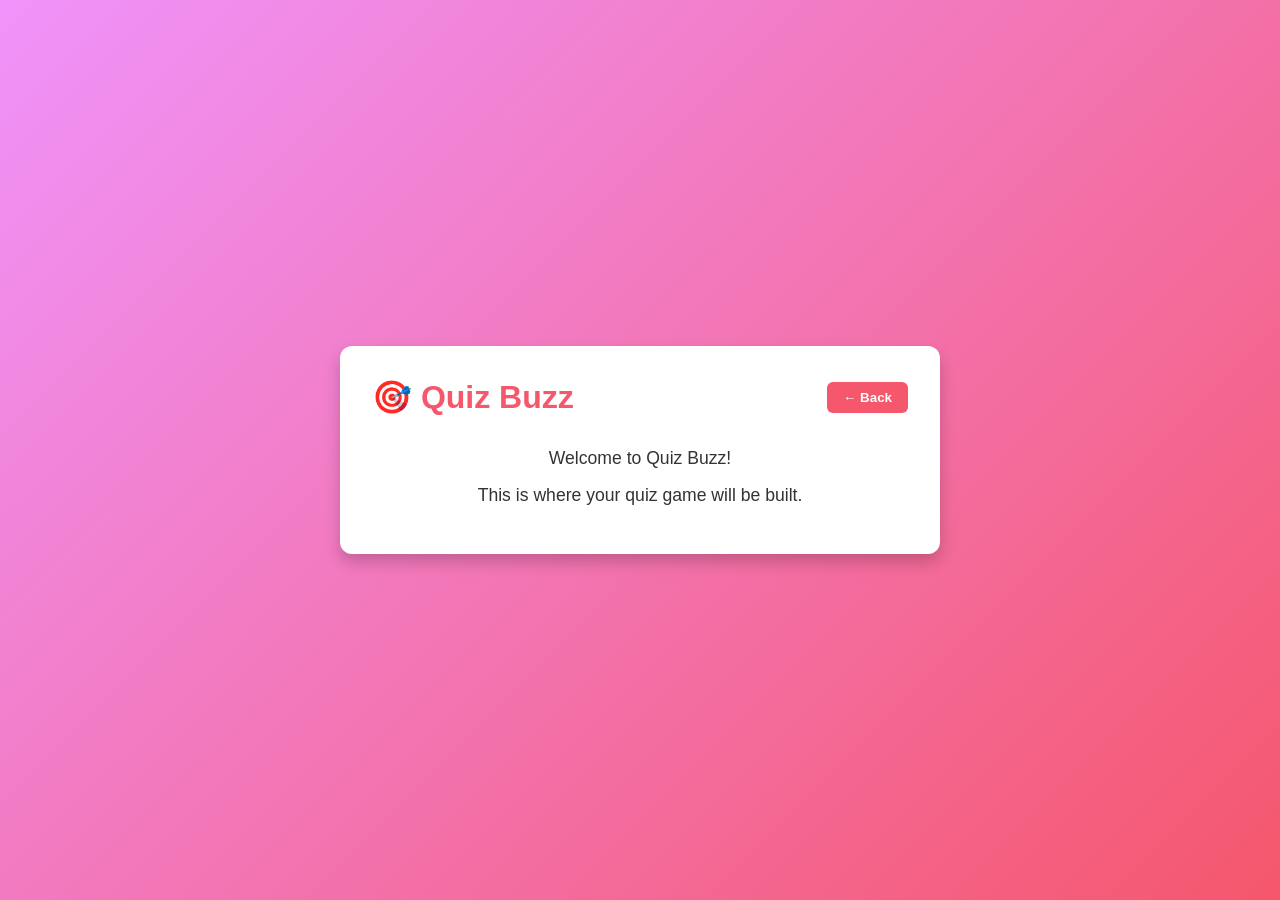
==== games/quizbuzz/index.html @ fde7d3fd "first files added" ====
<!DOCTYPE html>
<html lang="en">
<head>
    <meta charset="UTF-8">
    <meta name="viewport" content="width=device-width, initial-scale=1.0">
    <title>Quiz Buzz</title>
    <style>
        * {
            margin: 0;
            padding: 0;
            box-sizing: border-box;
        }
        body {
            font-family: Arial, sans-serif;
            background: linear-gradient(135deg, #f093fb 0%, #f5576c 100%);
            min-height: 100vh;
            display: flex;
            justify-content: center;
            align-items: center;
        }
        .container {
            background: white;
            padding: 2rem;
            border-radius: 12px;
            box-shadow: 0 8px 16px rgba(0, 0, 0, 0.2);
            max-width: 600px;
            width: 90%;
        }
        .header {
            display: flex;
            justify-content: space-between;
            align-items: center;
            margin-bottom: 2rem;
        }
        h1 {
            color: #f5576c;
            font-size: 2rem;
        }
        .back-button {
            background: #f5576c;
            color: white;
            border: none;
            padding: 0.5rem 1rem;
            border-radius: 6px;
            cursor: pointer;
            font-weight: bold;
            transition: all 0.3s ease;
        }
        .back-button:hover {
            opacity: 0.9;
        }
        .content {
            text-align: center;
            color: #333;
        }
        p {
            margin-bottom: 1rem;
            font-size: 1.1rem;
        }
    </style>
</head>
<body>
    <div class="container">
        <div class="header">
            <h1>🎯 Quiz Buzz</h1>
            <button class="back-button" onclick="goBack()">← Back</button>
        </div>
        <div class="content">
            <p>Welcome to Quiz Buzz!</p>
            <p>This is where your quiz game will be built.</p>
        </div>
    </div>

    <script>
        function goBack() {
            window.location.href = '../../index.html';
        }
    </script>
</body>
</html>
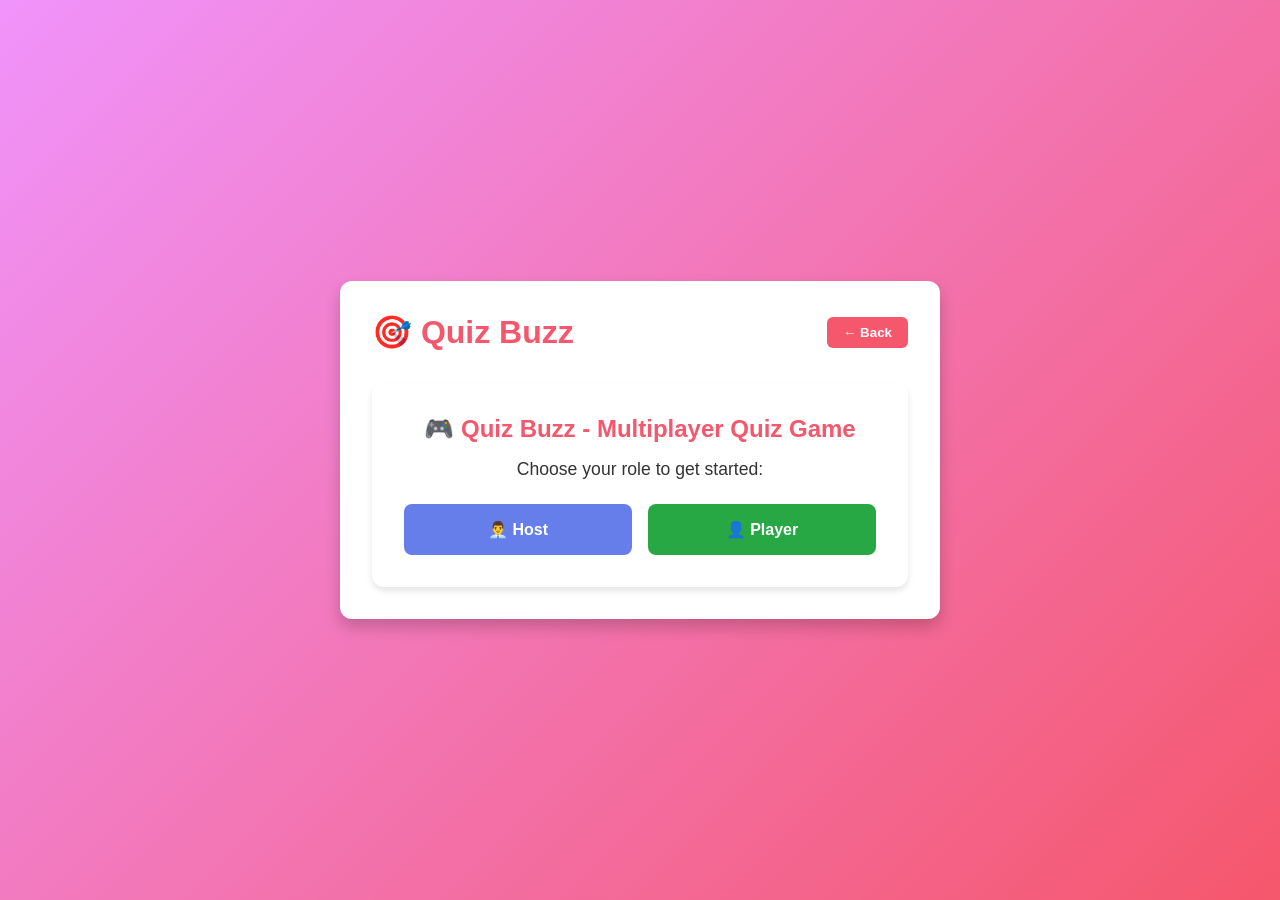
==== commit 2b8d1672: "first files added" ====
--- a/games/quizbuzz/index.html
+++ b/games/quizbuzz/index.html
@@ -65,9 +65,19 @@
             <h1>🎯 Quiz Buzz</h1>
             <button class="back-button" onclick="goBack()">← Back</button>
         </div>
-        <div class="content">
-            <p>Welcome to Quiz Buzz!</p>
-            <p>This is where your quiz game will be built.</p>
+        <div class="content" style="display: grid; gap: 2rem;">
+            <div style="background: white; padding: 2rem; border-radius: 12px; box-shadow: 0 4px 6px rgba(0, 0, 0, 0.1);">
+                <h2 style="color: #f5576c; margin-bottom: 1rem;">🎮 Quiz Buzz - Multiplayer Quiz Game</h2>
+                <p style="margin-bottom: 1.5rem;">Choose your role to get started:</p>
+                <div style="display: grid; grid-template-columns: 1fr 1fr; gap: 1rem;">
+                    <a href="host.html" style="background: #667eea; color: white; padding: 1rem; border-radius: 8px; text-decoration: none; font-weight: bold; text-align: center; transition: all 0.3s ease; display: block;">
+                        👨‍💼 Host
+                    </a>
+                    <a href="player.html" style="background: #28a745; color: white; padding: 1rem; border-radius: 8px; text-decoration: none; font-weight: bold; text-align: center; transition: all 0.3s ease; display: block;">
+                        👤 Player
+                    </a>
+                </div>
+            </div>
         </div>
     </div>
 
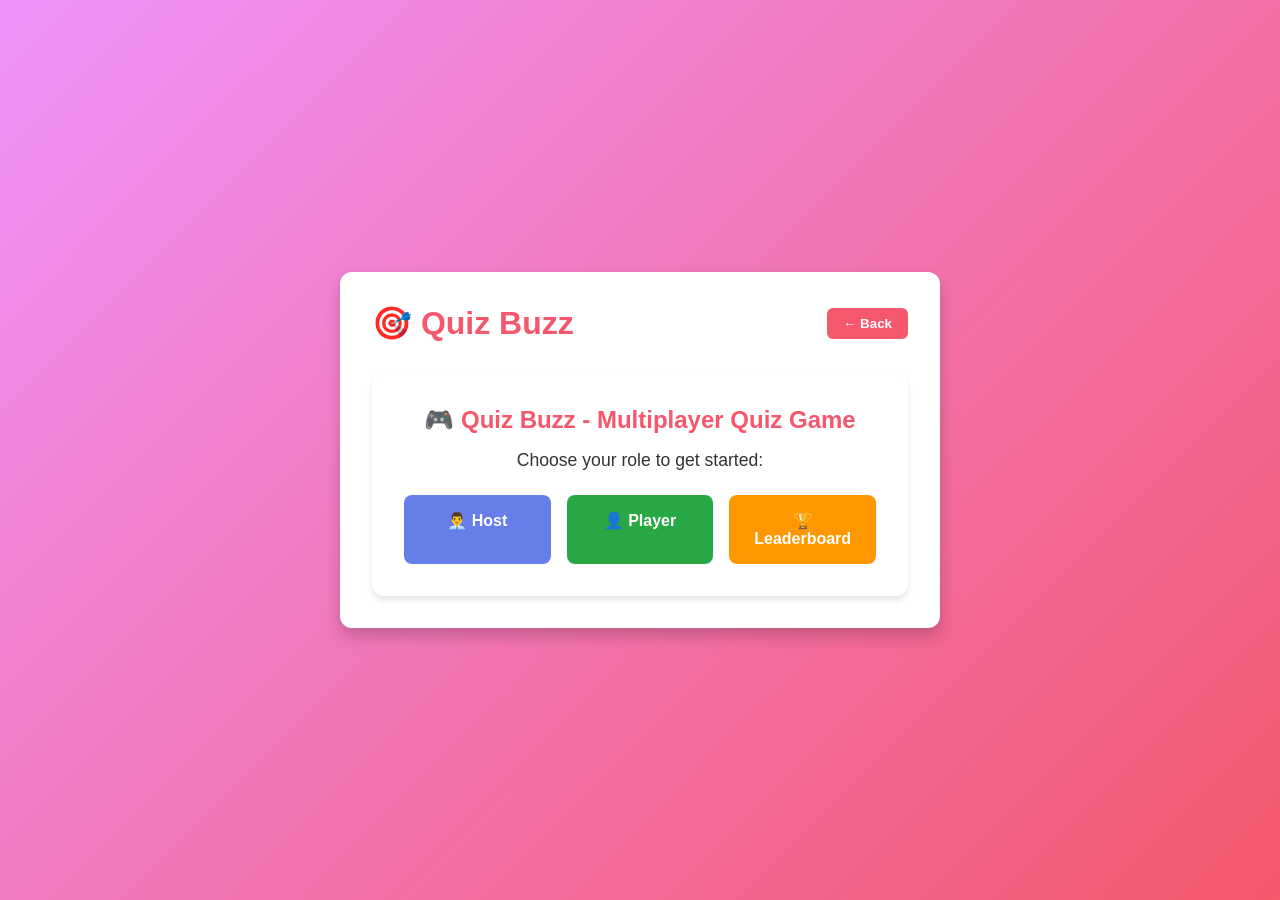
==== commit 390e2306: "added leaderboard" ====
--- a/games/quizbuzz/index.html
+++ b/games/quizbuzz/index.html
@@ -69,12 +69,15 @@
             <div style="background: white; padding: 2rem; border-radius: 12px; box-shadow: 0 4px 6px rgba(0, 0, 0, 0.1);">
                 <h2 style="color: #f5576c; margin-bottom: 1rem;">🎮 Quiz Buzz - Multiplayer Quiz Game</h2>
                 <p style="margin-bottom: 1.5rem;">Choose your role to get started:</p>
-                <div style="display: grid; grid-template-columns: 1fr 1fr; gap: 1rem;">
+                <div style="display: grid; grid-template-columns: 1fr 1fr 1fr; gap: 1rem;">
                     <a href="host.html" style="background: #667eea; color: white; padding: 1rem; border-radius: 8px; text-decoration: none; font-weight: bold; text-align: center; transition: all 0.3s ease; display: block;">
                         👨‍💼 Host
                     </a>
                     <a href="player.html" style="background: #28a745; color: white; padding: 1rem; border-radius: 8px; text-decoration: none; font-weight: bold; text-align: center; transition: all 0.3s ease; display: block;">
                         👤 Player
+                    </a>
+                    <a href="leaderboard.html" style="background: #ff9800; color: white; padding: 1rem; border-radius: 8px; text-decoration: none; font-weight: bold; text-align: center; transition: all 0.3s ease; display: block;">
+                        🏆 Leaderboard
                     </a>
                 </div>
             </div>
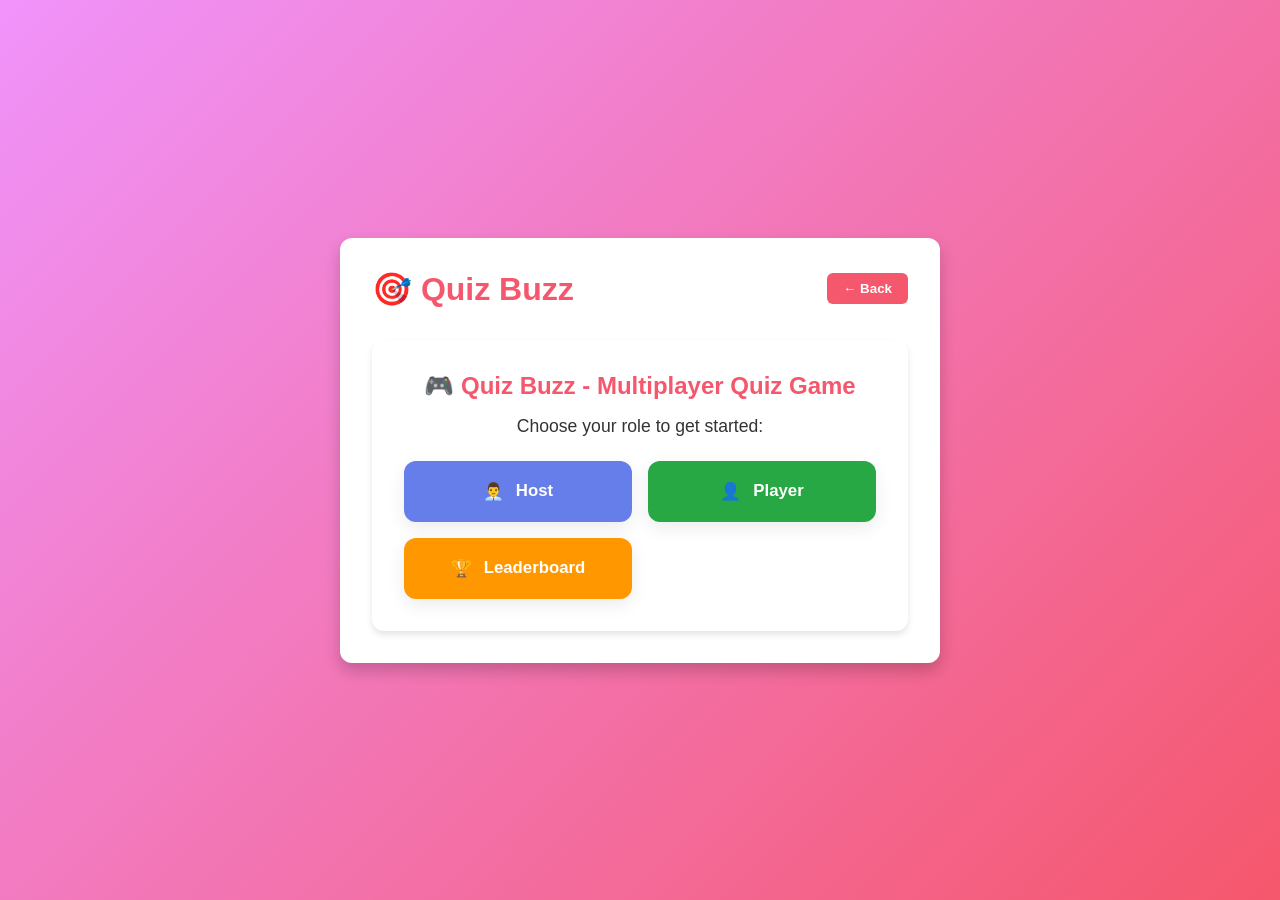
==== commit 4d93587e: "added leaderboard" ====
--- a/games/quizbuzz/index.html
+++ b/games/quizbuzz/index.html
@@ -53,6 +53,31 @@
             text-align: center;
             color: #333;
         }
+        .role-grid {
+            display: grid;
+            grid-template-columns: repeat(auto-fit, minmax(180px, 1fr));
+            gap: 1rem;
+            align-items: stretch;
+        }
+        .role-button {
+            color: white;
+            padding: 1.25rem;
+            border-radius: 12px;
+            text-decoration: none;
+            font-weight: bold;
+            text-align: center;
+            display: flex;
+            align-items: center;
+            justify-content: center;
+            gap: 0.75rem;
+            font-size: 1.05rem;
+            box-shadow: 0 6px 18px rgba(0,0,0,0.08);
+            transition: transform 0.18s ease, box-shadow 0.18s ease;
+        }
+        .role-button:hover { transform: translateY(-4px); box-shadow: 0 12px 28px rgba(0,0,0,0.12); }
+        .role-host { background: #667eea; }
+        .role-player { background: #28a745; }
+        .role-leader { background: #ff9800; }
         p {
             margin-bottom: 1rem;
             font-size: 1.1rem;
@@ -69,15 +94,15 @@
             <div style="background: white; padding: 2rem; border-radius: 12px; box-shadow: 0 4px 6px rgba(0, 0, 0, 0.1);">
                 <h2 style="color: #f5576c; margin-bottom: 1rem;">🎮 Quiz Buzz - Multiplayer Quiz Game</h2>
                 <p style="margin-bottom: 1.5rem;">Choose your role to get started:</p>
-                <div style="display: grid; grid-template-columns: 1fr 1fr 1fr; gap: 1rem;">
-                    <a href="host.html" style="background: #667eea; color: white; padding: 1rem; border-radius: 8px; text-decoration: none; font-weight: bold; text-align: center; transition: all 0.3s ease; display: block;">
-                        👨‍💼 Host
+                <div class="role-grid">
+                    <a href="host.html" class="role-button role-host">
+                        <span>👨‍💼</span><span>Host</span>
                     </a>
-                    <a href="player.html" style="background: #28a745; color: white; padding: 1rem; border-radius: 8px; text-decoration: none; font-weight: bold; text-align: center; transition: all 0.3s ease; display: block;">
-                        👤 Player
+                    <a href="player.html" class="role-button role-player">
+                        <span>👤</span><span>Player</span>
                     </a>
-                    <a href="leaderboard.html" style="background: #ff9800; color: white; padding: 1rem; border-radius: 8px; text-decoration: none; font-weight: bold; text-align: center; transition: all 0.3s ease; display: block;">
-                        🏆 Leaderboard
+                    <a href="leaderboard.html" class="role-button role-leader">
+                        <span>🏆</span><span>Leaderboard</span>
                     </a>
                 </div>
             </div>
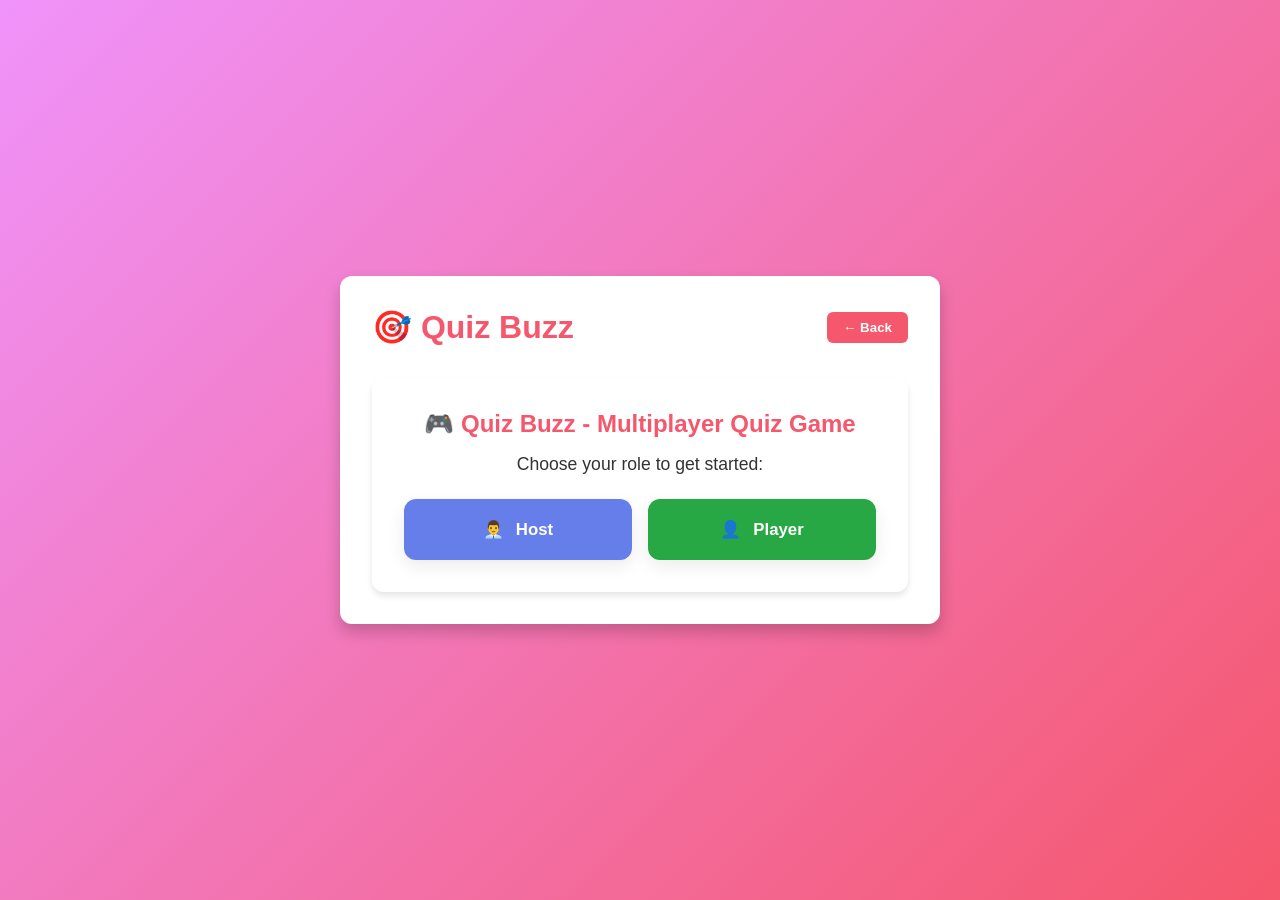
==== commit 1d02731b: "added leaderboard" ====
--- a/games/quizbuzz/index.html
+++ b/games/quizbuzz/index.html
@@ -101,9 +101,6 @@
                     <a href="player.html" class="role-button role-player">
                         <span>👤</span><span>Player</span>
                     </a>
-                    <a href="leaderboard.html" class="role-button role-leader">
-                        <span>🏆</span><span>Leaderboard</span>
-                    </a>
                 </div>
             </div>
         </div>
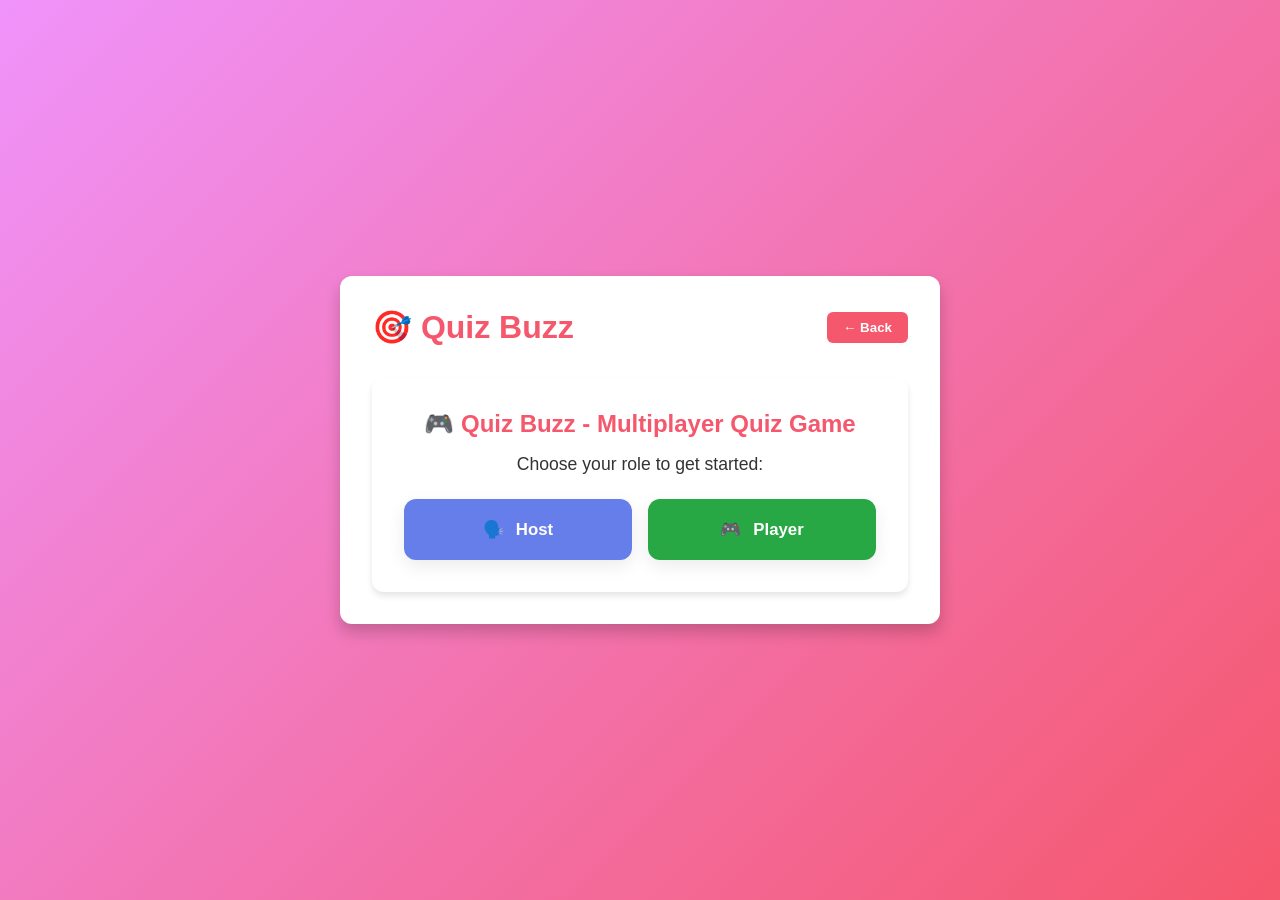
==== commit 4d7fdf1a: "changed logos" ====
--- a/games/quizbuzz/index.html
+++ b/games/quizbuzz/index.html
@@ -96,10 +96,10 @@
                 <p style="margin-bottom: 1.5rem;">Choose your role to get started:</p>
                 <div class="role-grid">
                     <a href="host.html" class="role-button role-host">
-                        <span>👨‍💼</span><span>Host</span>
+                        <span>🗣️</span><span>Host</span>
                     </a>
                     <a href="player.html" class="role-button role-player">
-                        <span>👤</span><span>Player</span>
+                        <span>🎮</span><span>Player</span>
                     </a>
                 </div>
             </div>
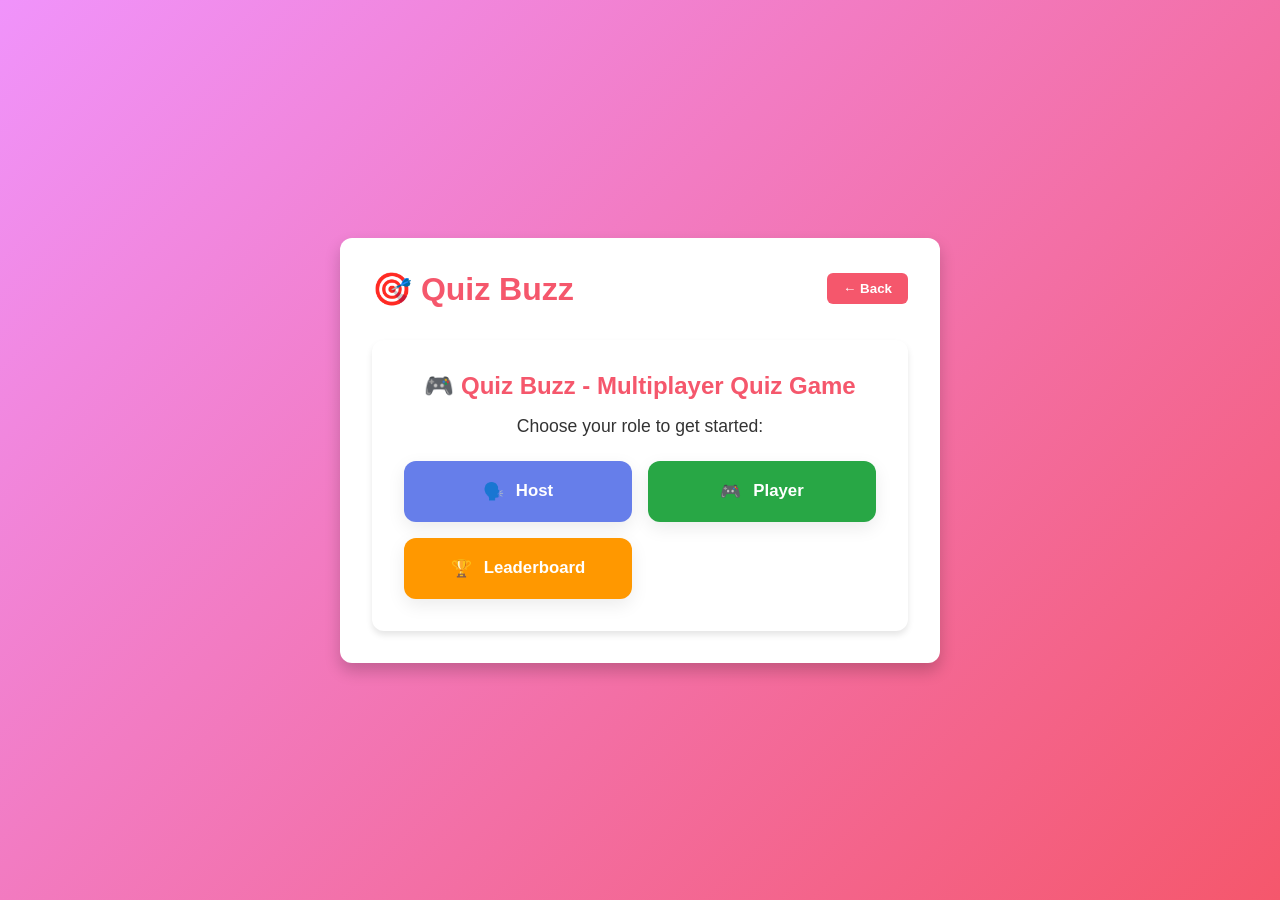
==== commit 71aab782: "player logic" ====
--- a/games/quizbuzz/index.html
+++ b/games/quizbuzz/index.html
@@ -101,6 +101,9 @@
                     <a href="player.html" class="role-button role-player">
                         <span>🎮</span><span>Player</span>
                     </a>
+                    <a href="leaderboard.html" class="role-button role-leader">
+                        <span>🏆</span><span>Leaderboard</span>
+                    </a>
                 </div>
             </div>
         </div>
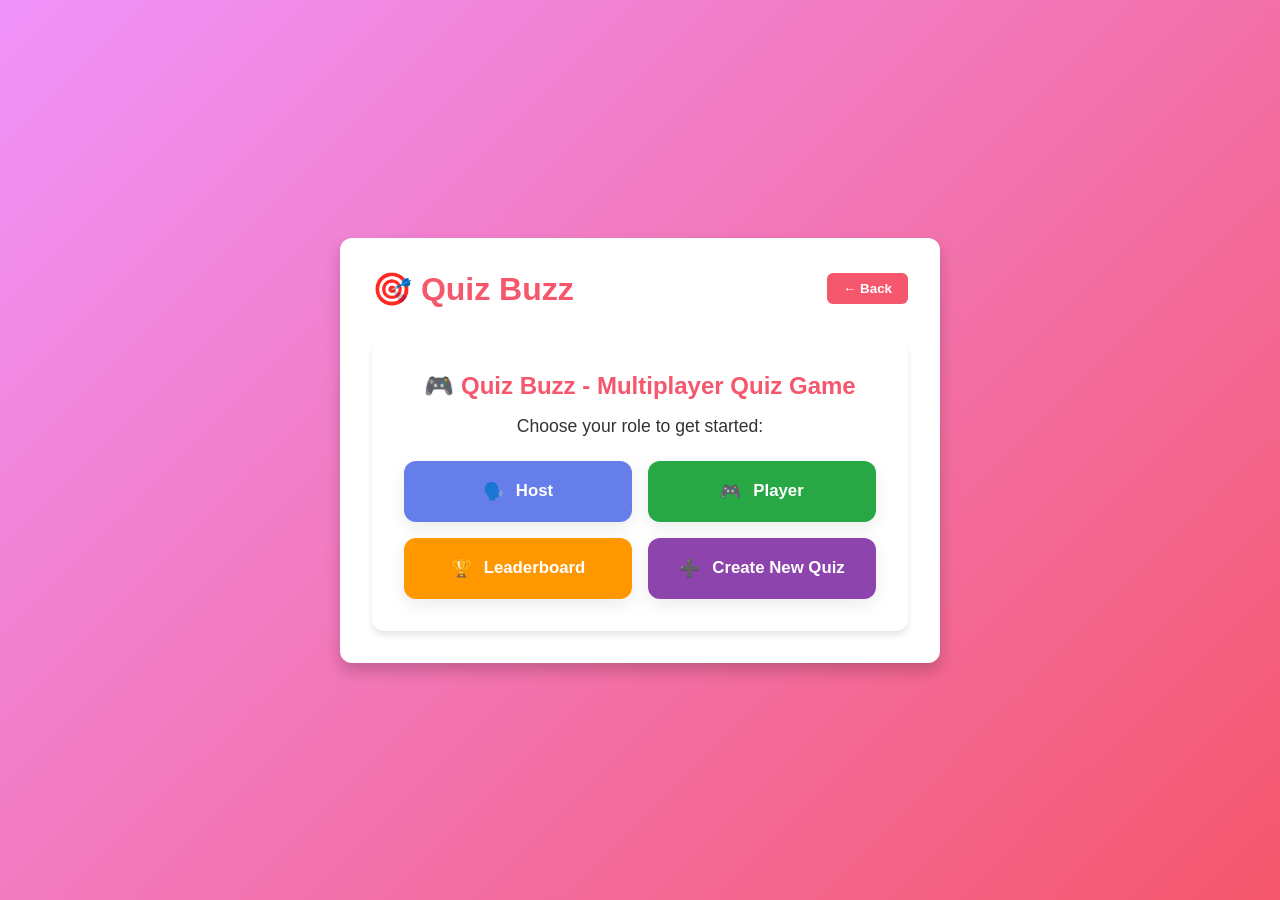
==== commit a24dad35: "new quiz logic" ====
--- a/games/quizbuzz/index.html
+++ b/games/quizbuzz/index.html
@@ -78,6 +78,7 @@
         .role-host { background: #667eea; }
         .role-player { background: #28a745; }
         .role-leader { background: #ff9800; }
+        .role-create { background: #8e44ad; }
         p {
             margin-bottom: 1rem;
             font-size: 1.1rem;
@@ -104,6 +105,9 @@
                     <a href="leaderboard.html" class="role-button role-leader">
                         <span>🏆</span><span>Leaderboard</span>
                     </a>
+                    <a href="create-quiz.html" class="role-button role-create">
+                        <span>➕</span><span>Create New Quiz</span>
+                    </a>
                 </div>
             </div>
         </div>
